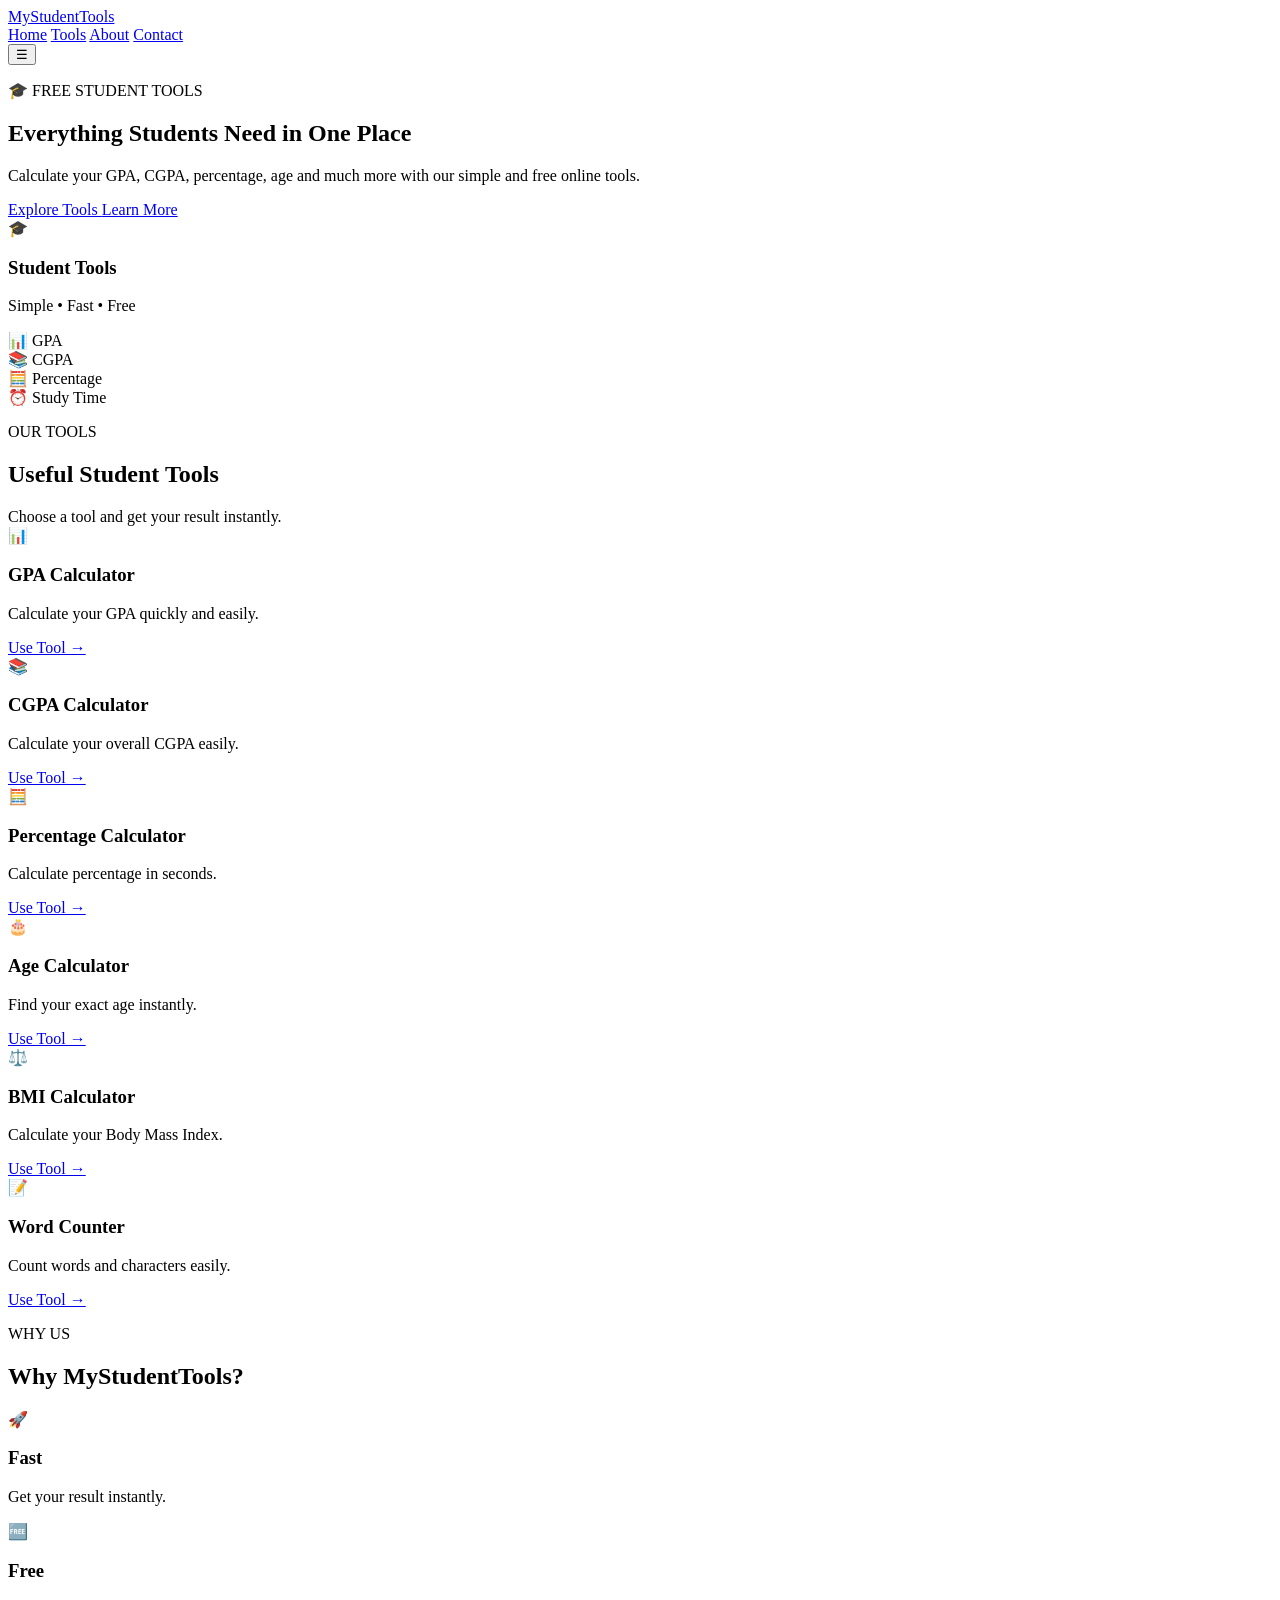
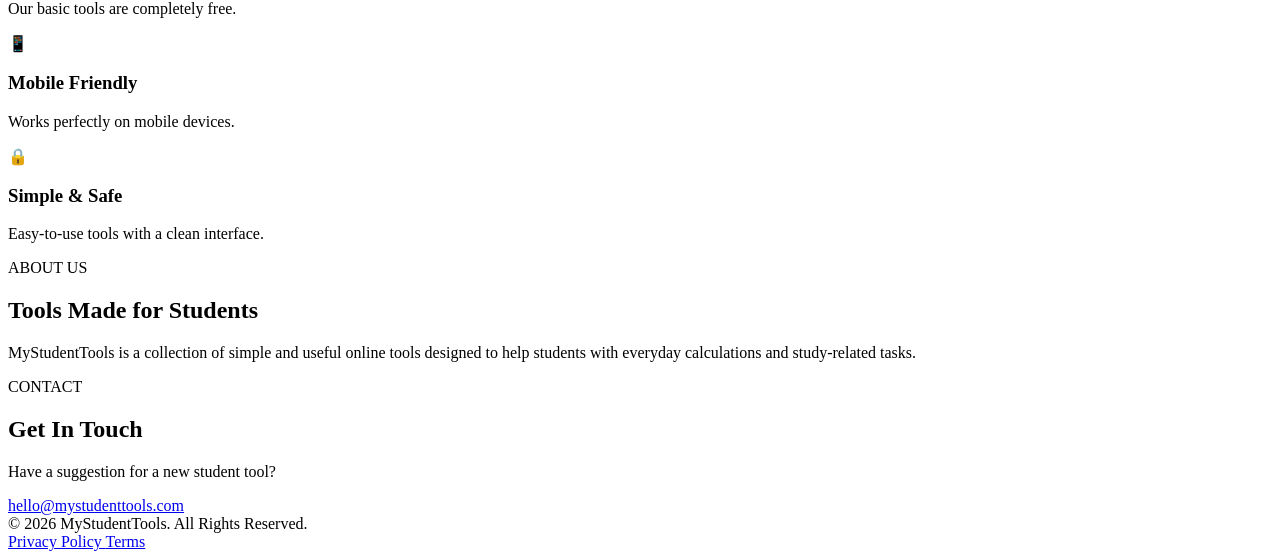
==== index.html @ 2c3440d4 "first commit" ====
<!DOCTYPE html>
<html lang="en">
<head>
    <meta charset="UTF-8">

    <meta name="viewport" content="width=device-width, initial-scale=1.0">

    <meta name="description"
        content="MyStudentTools - Free online tools for students including GPA calculator, CGPA calculator, percentage calculator, age calculator and more.">

    <title>MyStudentTools - Free Student Tools</title>

    <link rel="stylesheet" href="style.css">
</head>

<body>

    <!-- Header -->
    <header class="header">

        <div class="container nav">

            <a href="#" class="logo">
                MyStudent<span>Tools</span>
            </a>

            <nav class="menu">
                <a href="#home">Home</a>
                <a href="#tools">Tools</a>
                <a href="#about">About</a>
                <a href="#contact">Contact</a>
            </nav>

            <button class="menu-btn" onclick="toggleMenu()">
                ☰
            </button>

        </div>

    </header>


    <!-- Hero Section -->
    <section class="hero" id="home">

        <div class="container hero-content">

            <div class="hero-text">

                <p class="small-title">
                    🎓 FREE STUDENT TOOLS
                </p>

                <h1>
                    Everything Students
                    <span>Need in One Place</span>
                </h1>

                <p class="hero-description">
                    Calculate your GPA, CGPA, percentage, age and much more
                    with our simple and free online tools.
                </p>

                <div class="hero-buttons">

                    <a href="#tools" class="btn primary-btn">
                        Explore Tools
                    </a>

                    <a href="#about" class="btn secondary-btn">
                        Learn More
                    </a>

                </div>

            </div>


            <div class="hero-card">

                <div class="card-icon">
                    🎓
                </div>

                <h3>
                    Student Tools
                </h3>

                <p>
                    Simple • Fast • Free
                </p>

                <div class="mini-tools">

                    <div>📊 GPA</div>
                    <div>📚 CGPA</div>
                    <div>🧮 Percentage</div>
                    <div>⏰ Study Time</div>

                </div>

            </div>

        </div>

    </section>


    <!-- Tools Section -->
    <section class="tools-section" id="tools">

        <div class="container">

            <div class="section-title">

                <p>
                    OUR TOOLS
                </p>

                <h2>
                    Useful Student Tools
                </h2>

                <span>
                    Choose a tool and get your result instantly.
                </span>

            </div>


            <div class="tools-grid">

                <!-- Tool 1 -->
                <div class="tool-card">

                    <div class="tool-icon">
                        📊
                    </div>

                    <h3>
                        GPA Calculator
                    </h3>

                    <p>
                        Calculate your GPA quickly and easily.
                    </p>

                    <a href="#" class="tool-link">
                        Use Tool →
                    </a>

                </div>


                <!-- Tool 2 -->
                <div class="tool-card">

                    <div class="tool-icon">
                        📚
                    </div>

                    <h3>
                        CGPA Calculator
                    </h3>

                    <p>
                        Calculate your overall CGPA easily.
                    </p>

                    <a href="#" class="tool-link">
                        Use Tool →
                    </a>

                </div>


                <!-- Tool 3 -->
                <div class="tool-card">

                    <div class="tool-icon">
                        🧮
                    </div>

                    <h3>
                        Percentage Calculator
                    </h3>

                    <p>
                        Calculate percentage in seconds.
                    </p>

                    <a href="#" class="tool-link">
                        Use Tool →
                    </a>

                </div>


                <!-- Tool 4 -->
                <div class="tool-card">

                    <div class="tool-icon">
                        🎂
                    </div>

                    <h3>
                        Age Calculator
                    </h3>

                    <p>
                        Find your exact age instantly.
                    </p>

                    <a href="#" class="tool-link">
                        Use Tool →
                    </a>

                </div>


                <!-- Tool 5 -->
                <div class="tool-card">

                    <div class="tool-icon">
                        ⚖️
                    </div>

                    <h3>
                        BMI Calculator
                    </h3>

                    <p>
                        Calculate your Body Mass Index.
                    </p>

                    <a href="#" class="tool-link">
                        Use Tool →
                    </a>

                </div>


                <!-- Tool 6 -->
                <div class="tool-card">

                    <div class="tool-icon">
                        📝
                    </div>

                    <h3>
                        Word Counter
                    </h3>

                    <p>
                        Count words and characters easily.
                    </p>

                    <a href="#" class="tool-link">
                        Use Tool →
                    </a>

                </div>

            </div>

        </div>

    </section>


    <!-- Why MyStudentTools -->
    <section class="why-section">

        <div class="container">

            <div class="section-title">

                <p>
                    WHY US
                </p>

                <h2>
                    Why MyStudentTools?
                </h2>

            </div>


            <div class="features">

                <div class="feature">

                    <div>
                        🚀
                    </div>

                    <h3>
                        Fast
                    </h3>

                    <p>
                        Get your result instantly.
                    </p>

                </div>


                <div class="feature">

                    <div>
                        🆓
                    </div>

                    <h3>
                        Free
                    </h3>

                    <p>
                        Our basic tools are completely free.
                    </p>

                </div>


                <div class="feature">

                    <div>
                        📱
                    </div>

                    <h3>
                        Mobile Friendly
                    </h3>

                    <p>
                        Works perfectly on mobile devices.
                    </p>

                </div>


                <div class="feature">

                    <div>
                        🔒
                    </div>

                    <h3>
                        Simple & Safe
                    </h3>

                    <p>
                        Easy-to-use tools with a clean interface.
                    </p>

                </div>

            </div>

        </div>

    </section>


    <!-- About -->
    <section class="about-section" id="about">

        <div class="container about-content">

            <div>

                <p class="small-title">
                    ABOUT US
                </p>

                <h2>
                    Tools Made for Students
                </h2>

            </div>

            <p>
                MyStudentTools is a collection of simple and useful online
                tools designed to help students with everyday calculations
                and study-related tasks.
            </p>

        </div>

    </section>


    <!-- Contact -->
    <section class="contact-section" id="contact">

        <div class="container">

            <div class="section-title">

                <p>
                    CONTACT
                </p>

                <h2>
                    Get In Touch
                </h2>

            </div>

            <div class="contact-box">

                <p>
                    Have a suggestion for a new student tool?
                </p>

                <a href="mailto:hello@mystudenttools.com">
                    hello@mystudenttools.com
                </a>

            </div>

        </div>

    </section>


    <!-- Footer -->
    <footer class="footer">

        <div class="container footer-content">

            <div>
                © 2026 MyStudentTools. All Rights Reserved.
            </div>

            <div class="footer-links">

                <a href="#">
                    Privacy Policy
                </a>

                <a href="#">
                    Terms
                </a>

            </div>

        </div>

    </footer>


    <script src="script.js"></script>

</body>

</html>
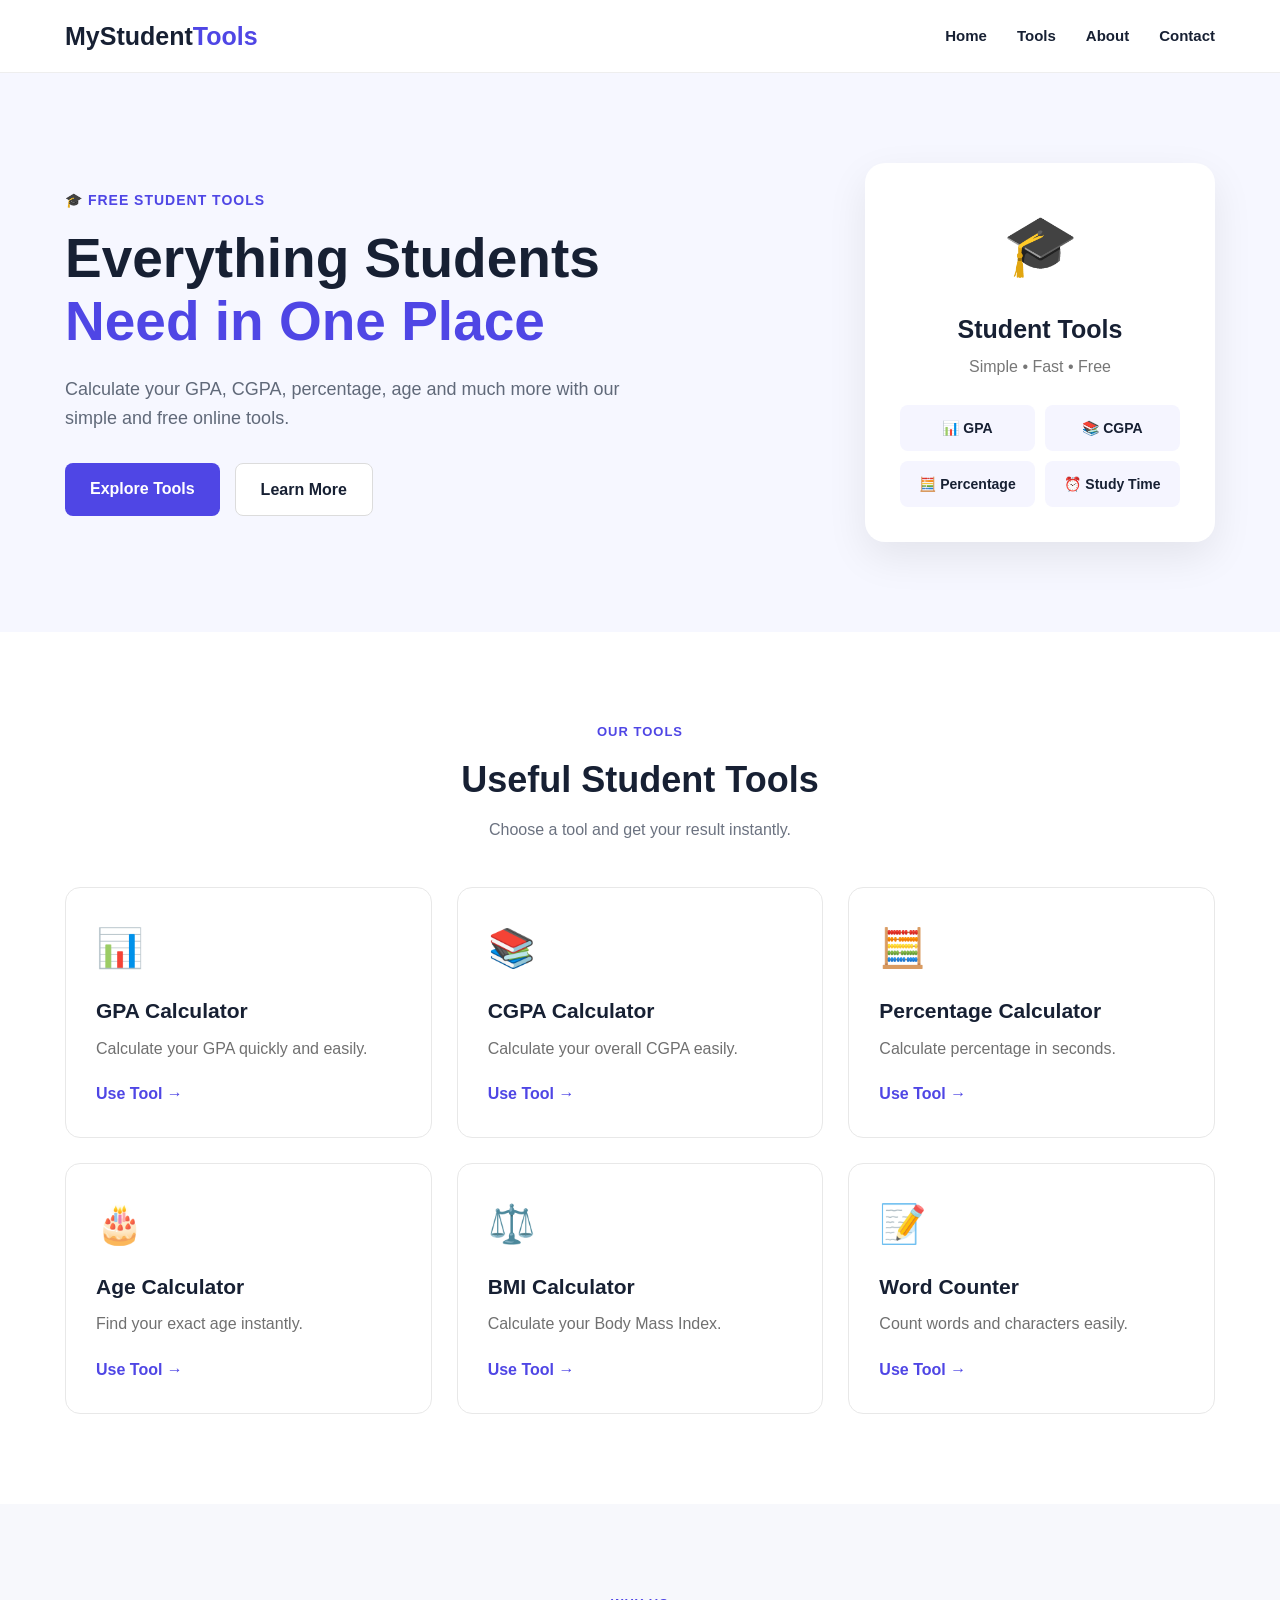
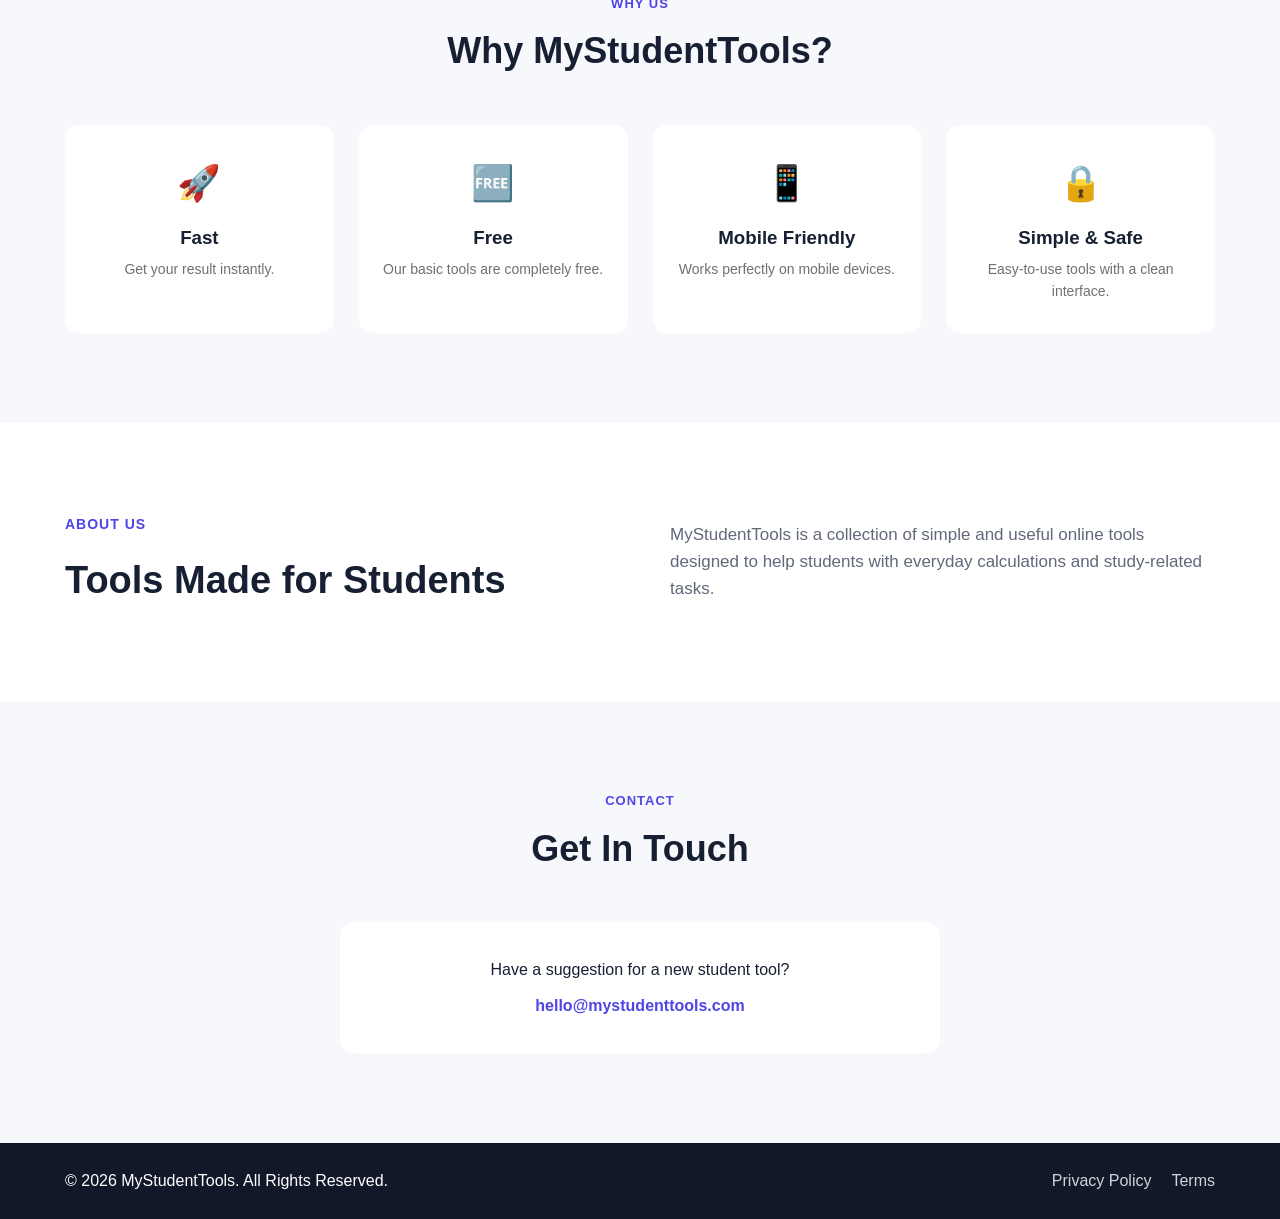
==== commit 1dc3f436: "Updated website" ====
--- a/index.html
+++ b/index.html
@@ -145,7 +145,7 @@
                         Calculate your GPA quickly and easily.
                     </p>
 
-                    <a href="#" class="tool-link">
+                    <a href="gpa.html" class="tool-link">
                         Use Tool →
                     </a>
 
--- a/style.css
+++ b/style.css
@@ -0,0 +1,742 @@
+/* =========================
+   RESET
+========================= */
+
+* {
+    margin: 0;
+    padding: 0;
+    box-sizing: border-box;
+}
+
+
+html {
+    scroll-behavior: smooth;
+}
+
+
+body {
+    font-family: Arial, Helvetica, sans-serif;
+    color: #172033;
+    background: #ffffff;
+    line-height: 1.6;
+}
+
+
+a {
+    text-decoration: none;
+    color: inherit;
+}
+
+
+.container {
+    width: 90%;
+    max-width: 1150px;
+    margin: auto;
+}
+
+
+/* =========================
+   HEADER
+========================= */
+
+.header {
+    width: 100%;
+    background: #ffffff;
+    border-bottom: 1px solid #eeeeee;
+    position: sticky;
+    top: 0;
+    z-index: 1000;
+}
+
+
+.nav {
+    height: 72px;
+    display: flex;
+    align-items: center;
+    justify-content: space-between;
+}
+
+
+.logo {
+    font-size: 25px;
+    font-weight: 800;
+    color: #172033;
+}
+
+
+.logo span {
+    color: #4f46e5;
+}
+
+
+.menu {
+    display: flex;
+    gap: 30px;
+}
+
+
+.menu a {
+    font-size: 15px;
+    font-weight: 600;
+    transition: 0.3s;
+}
+
+
+.menu a:hover {
+    color: #4f46e5;
+}
+
+
+.menu-btn {
+    display: none;
+    border: none;
+    background: none;
+    font-size: 27px;
+    cursor: pointer;
+}
+
+
+/* =========================
+   HERO
+========================= */
+
+.hero {
+    background: #f6f7ff;
+    padding: 90px 0;
+}
+
+
+.hero-content {
+    display: flex;
+    align-items: center;
+    justify-content: space-between;
+    gap: 60px;
+}
+
+
+.hero-text {
+    max-width: 650px;
+}
+
+
+.small-title {
+    color: #4f46e5;
+    font-size: 14px;
+    font-weight: 800;
+    letter-spacing: 1px;
+    margin-bottom: 15px;
+}
+
+
+.hero h1 {
+    font-size: 55px;
+    line-height: 1.15;
+    margin-bottom: 22px;
+}
+
+
+.hero h1 span {
+    display: block;
+    color: #4f46e5;
+}
+
+
+.hero-description {
+    font-size: 18px;
+    color: #606979;
+    max-width: 600px;
+    margin-bottom: 30px;
+}
+
+
+.hero-buttons {
+    display: flex;
+    gap: 15px;
+}
+
+
+.btn {
+    padding: 13px 25px;
+    border-radius: 8px;
+    font-weight: 700;
+    transition: 0.3s;
+}
+
+
+.primary-btn {
+    background: #4f46e5;
+    color: white;
+}
+
+
+.primary-btn:hover {
+    background: #3730a3;
+}
+
+
+.secondary-btn {
+    background: white;
+    border: 1px solid #dcdcdc;
+}
+
+
+.secondary-btn:hover {
+    border-color: #4f46e5;
+    color: #4f46e5;
+}
+
+
+/* =========================
+   HERO CARD
+========================= */
+
+.hero-card {
+    background: white;
+    width: 350px;
+    padding: 35px;
+    border-radius: 20px;
+    text-align: center;
+    box-shadow: 0 15px 40px rgba(0, 0, 0, 0.08);
+}
+
+
+.card-icon {
+    font-size: 60px;
+    margin-bottom: 15px;
+}
+
+
+.hero-card h3 {
+    font-size: 25px;
+    margin-bottom: 5px;
+}
+
+
+.hero-card > p {
+    color: #777777;
+    margin-bottom: 25px;
+}
+
+
+.mini-tools {
+    display: grid;
+    grid-template-columns: 1fr 1fr;
+    gap: 10px;
+}
+
+
+.mini-tools div {
+    background: #f5f5ff;
+    padding: 12px;
+    border-radius: 8px;
+    font-size: 14px;
+    font-weight: 600;
+}
+
+
+/* =========================
+   SECTION TITLE
+========================= */
+
+.section-title {
+    text-align: center;
+    margin-bottom: 45px;
+}
+
+
+.section-title p {
+    color: #4f46e5;
+    font-size: 13px;
+    font-weight: 800;
+    letter-spacing: 1px;
+}
+
+
+.section-title h2 {
+    font-size: 36px;
+    margin: 8px 0;
+}
+
+
+.section-title span {
+    color: #6b7280;
+}
+
+
+/* =========================
+   TOOLS
+========================= */
+
+.tools-section {
+    padding: 90px 0;
+}
+
+
+.tools-grid {
+    display: grid;
+    grid-template-columns: repeat(3, 1fr);
+    gap: 25px;
+}
+
+
+.tool-card {
+    border: 1px solid #e8e8e8;
+    border-radius: 15px;
+    padding: 30px;
+    transition: 0.3s;
+    background: white;
+}
+
+
+.tool-card:hover {
+    transform: translateY(-5px);
+    box-shadow: 0 12px 30px rgba(0, 0, 0, 0.08);
+}
+
+
+.tool-icon {
+    font-size: 38px;
+    margin-bottom: 15px;
+}
+
+
+.tool-card h3 {
+    font-size: 21px;
+    margin-bottom: 8px;
+}
+
+
+.tool-card p {
+    color: #707070;
+    margin-bottom: 20px;
+}
+
+
+.tool-link {
+    color: #4f46e5;
+    font-weight: 700;
+}
+
+
+/* =========================
+   WHY SECTION
+========================= */
+
+.why-section {
+    background: #f7f8fc;
+    padding: 90px 0;
+}
+
+
+.features {
+    display: grid;
+    grid-template-columns: repeat(4, 1fr);
+    gap: 25px;
+}
+
+
+.feature {
+    background: white;
+    padding: 30px 20px;
+    text-align: center;
+    border-radius: 14px;
+}
+
+
+.feature > div {
+    font-size: 35px;
+    margin-bottom: 12px;
+}
+
+
+.feature h3 {
+    margin-bottom: 5px;
+}
+
+
+.feature p {
+    color: #707070;
+    font-size: 14px;
+}
+
+
+/* =========================
+   ABOUT
+========================= */
+
+.about-section {
+    padding: 90px 0;
+}
+
+
+.about-content {
+    display: grid;
+    grid-template-columns: 1fr 1fr;
+    gap: 60px;
+    align-items: center;
+}
+
+
+.about-content h2 {
+    font-size: 38px;
+}
+
+
+.about-content > p {
+    color: #606979;
+    font-size: 17px;
+}
+
+
+/* =========================
+   CONTACT
+========================= */
+
+.contact-section {
+    padding: 90px 0;
+    background: #f7f8fc;
+}
+
+
+.contact-box {
+    max-width: 600px;
+    margin: auto;
+    background: white;
+    padding: 35px;
+    text-align: center;
+    border-radius: 15px;
+}
+
+
+.contact-box p {
+    margin-bottom: 10px;
+}
+
+
+.contact-box a {
+    color: #4f46e5;
+    font-weight: 700;
+}
+
+
+/* =========================
+   FOOTER
+========================= */
+
+.footer {
+    background: #111827;
+    color: #ffffff;
+    padding: 25px 0;
+}
+
+
+.footer-content {
+    display: flex;
+    justify-content: space-between;
+    align-items: center;
+    gap: 20px;
+}
+
+
+.footer-links {
+    display: flex;
+    gap: 20px;
+}
+
+
+.footer-links a {
+    color: #d1d5db;
+}
+
+
+.footer-links a:hover {
+    color: white;
+}
+
+
+/* =========================
+   MOBILE
+========================= */
+
+@media (max-width: 800px) {
+
+    .menu {
+        display: none;
+        position: absolute;
+        top: 72px;
+        left: 0;
+        width: 100%;
+        background: white;
+        flex-direction: column;
+        padding: 20px;
+        border-bottom: 1px solid #eeeeee;
+    }
+
+
+    .menu.active {
+        display: flex;
+    }
+
+
+    .menu-btn {
+        display: block;
+    }
+
+
+    .hero {
+        padding: 60px 0;
+    }
+
+
+    .hero-content {
+        flex-direction: column;
+        text-align: center;
+    }
+
+
+    .hero h1 {
+        font-size: 40px;
+    }
+
+
+    .hero-description {
+        font-size: 16px;
+    }
+
+
+    .hero-buttons {
+        justify-content: center;
+        flex-wrap: wrap;
+    }
+
+
+    .hero-card {
+        width: 100%;
+        max-width: 380px;
+    }
+
+
+    .tools-grid {
+        grid-template-columns: 1fr;
+    }
+
+
+    .features {
+        grid-template-columns: 1fr 1fr;
+    }
+
+
+    .about-content {
+        grid-template-columns: 1fr;
+        gap: 25px;
+    }
+
+
+    .footer-content {
+        flex-direction: column;
+        text-align: center;
+    }
+
+}
+
+
+@media (max-width: 500px) {
+
+    .hero h1 {
+        font-size: 34px;
+    }
+
+
+    .section-title h2 {
+        font-size: 30px;
+    }
+
+
+    .features {
+        grid-template-columns: 1fr;
+    }
+
+}
+/* =========================
+   GPA CALCULATOR
+========================= */
+
+.calculator-section {
+    min-height: 80vh;
+    padding: 80px 0;
+    background: #f7f8fc;
+}
+
+
+.calculator-container {
+    width: 90%;
+    max-width: 900px;
+    margin: auto;
+}
+
+
+.calculator-heading {
+    text-align: center;
+    margin-bottom: 40px;
+}
+
+
+.calculator-heading h1 {
+    font-size: 42px;
+    margin-bottom: 10px;
+}
+
+
+.calculator-heading > p:last-child {
+    color: #6b7280;
+}
+
+
+.subject-row {
+    display: grid;
+    grid-template-columns: 1.5fr 0.7fr 1fr 45px;
+    gap: 12px;
+    margin-bottom: 12px;
+}
+
+
+.subject-row input,
+.subject-row select {
+    width: 100%;
+    padding: 14px;
+    border: 1px solid #dddddd;
+    border-radius: 8px;
+    background: white;
+    font-size: 15px;
+    outline: none;
+}
+
+
+.subject-row input:focus,
+.subject-row select:focus {
+    border-color: #4f46e5;
+}
+
+
+.remove-btn {
+    border: none;
+    background: #fee2e2;
+    color: #dc2626;
+    border-radius: 8px;
+    font-size: 22px;
+    cursor: pointer;
+}
+
+
+.calculator-buttons {
+    display: flex;
+    justify-content: space-between;
+    gap: 15px;
+    margin-top: 25px;
+}
+
+
+.add-btn,
+.calculate-btn {
+    border: none;
+    padding: 14px 22px;
+    border-radius: 8px;
+    font-size: 15px;
+    font-weight: 700;
+    cursor: pointer;
+}
+
+
+.add-btn {
+    background: white;
+    border: 1px solid #4f46e5;
+    color: #4f46e5;
+}
+
+
+.calculate-btn {
+    background: #4f46e5;
+    color: white;
+}
+
+
+.calculate-btn:hover {
+    background: #3730a3;
+}
+
+
+.result-box {
+    margin-top: 35px;
+    padding: 35px;
+    background: white;
+    border-radius: 15px;
+    text-align: center;
+    box-shadow: 0 10px 30px rgba(0, 0, 0, 0.06);
+}
+
+
+.result-box p {
+    color: #6b7280;
+    margin-bottom: 5px;
+}
+
+
+.result-box h2 {
+    font-size: 55px;
+    color: #4f46e5;
+    margin: 5px 0;
+}
+
+
+.result-box span {
+    color: #555555;
+}
+
+
+/* =========================
+   GPA MOBILE
+========================= */
+
+@media (max-width: 700px) {
+
+    .calculator-section {
+        padding: 50px 0;
+    }
+
+
+    .calculator-heading h1 {
+        font-size: 34px;
+    }
+
+
+    .subject-row {
+        grid-template-columns: 1fr 1fr;
+    }
+
+
+    .subject-row .subject-name {
+        grid-column: span 2;
+    }
+
+
+    .subject-row .grade {
+        grid-column: span 1;
+    }
+
+
+    .remove-btn {
+        height: 48px;
+    }
+
+
+    .calculator-buttons {
+        flex-direction: column;
+    }
+
+
+    .add-btn,
+    .calculate-btn {
+        width: 100%;
+    }
+
+}
